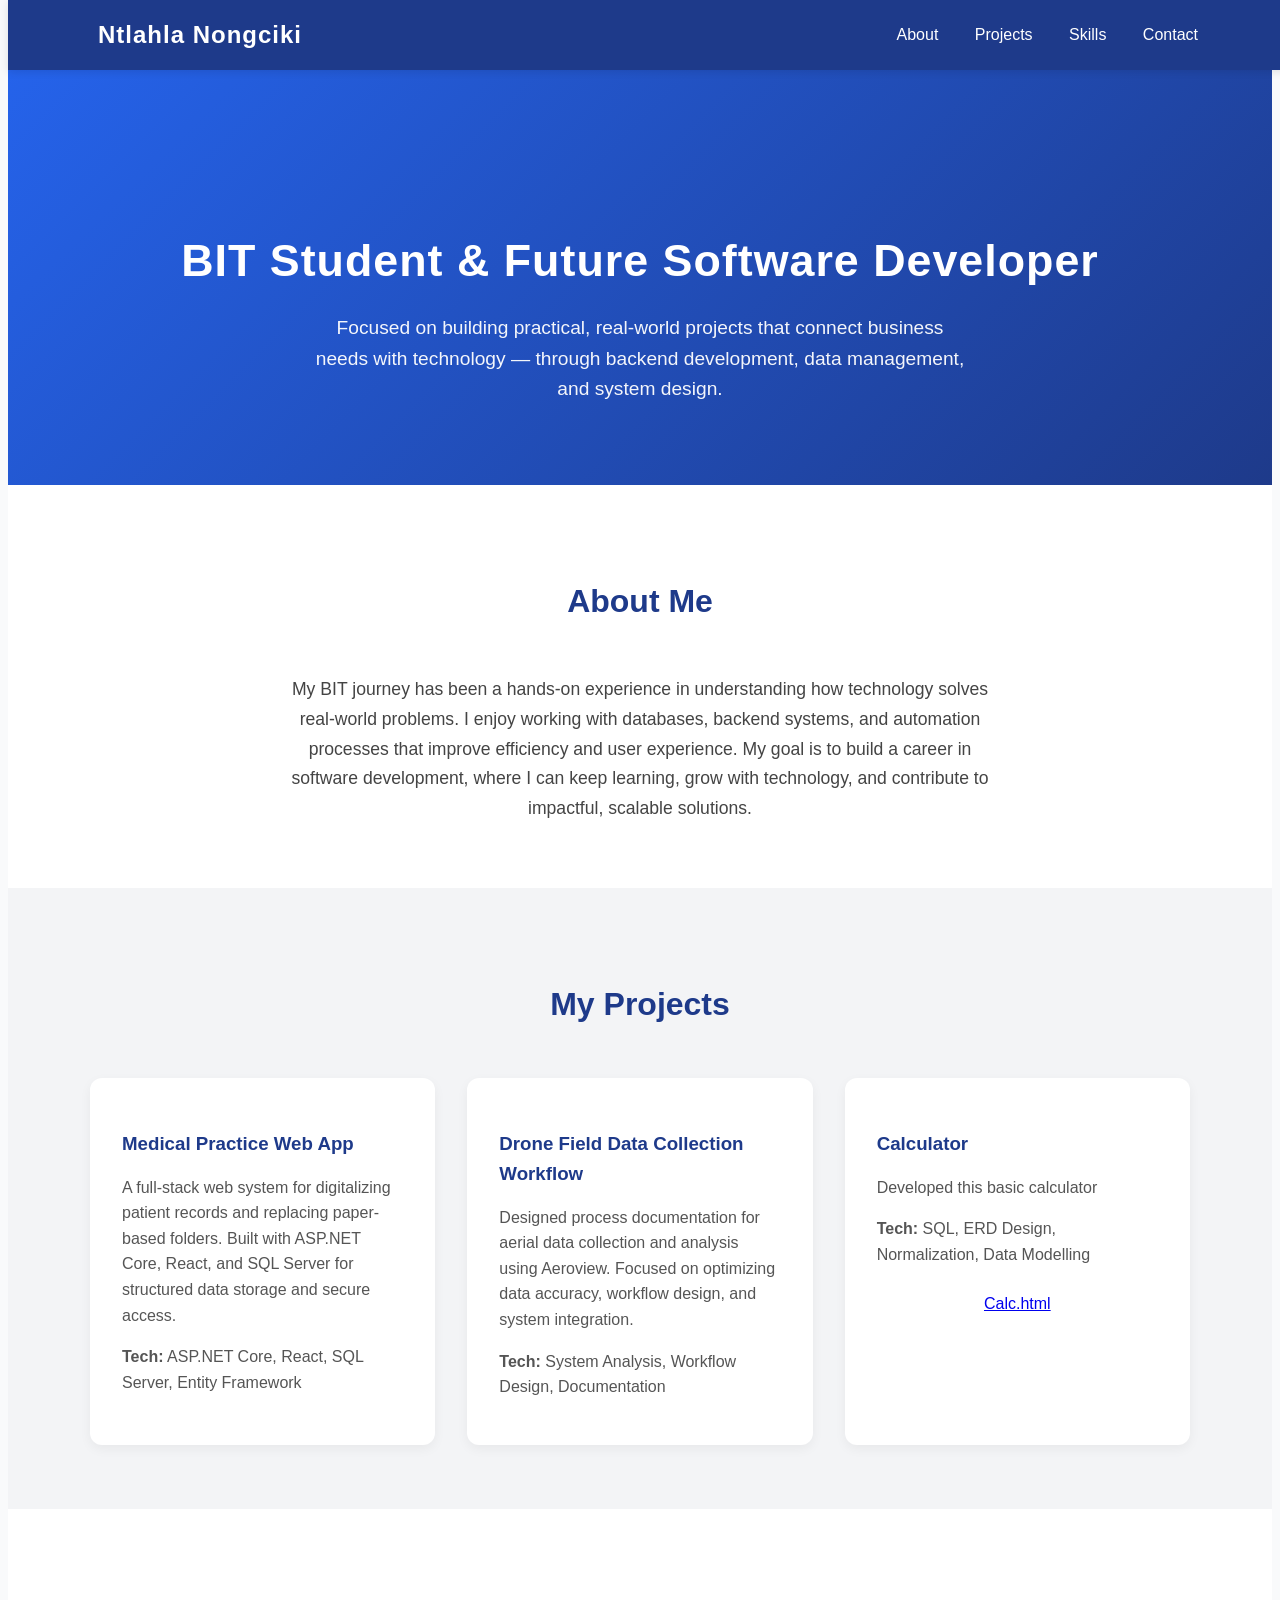
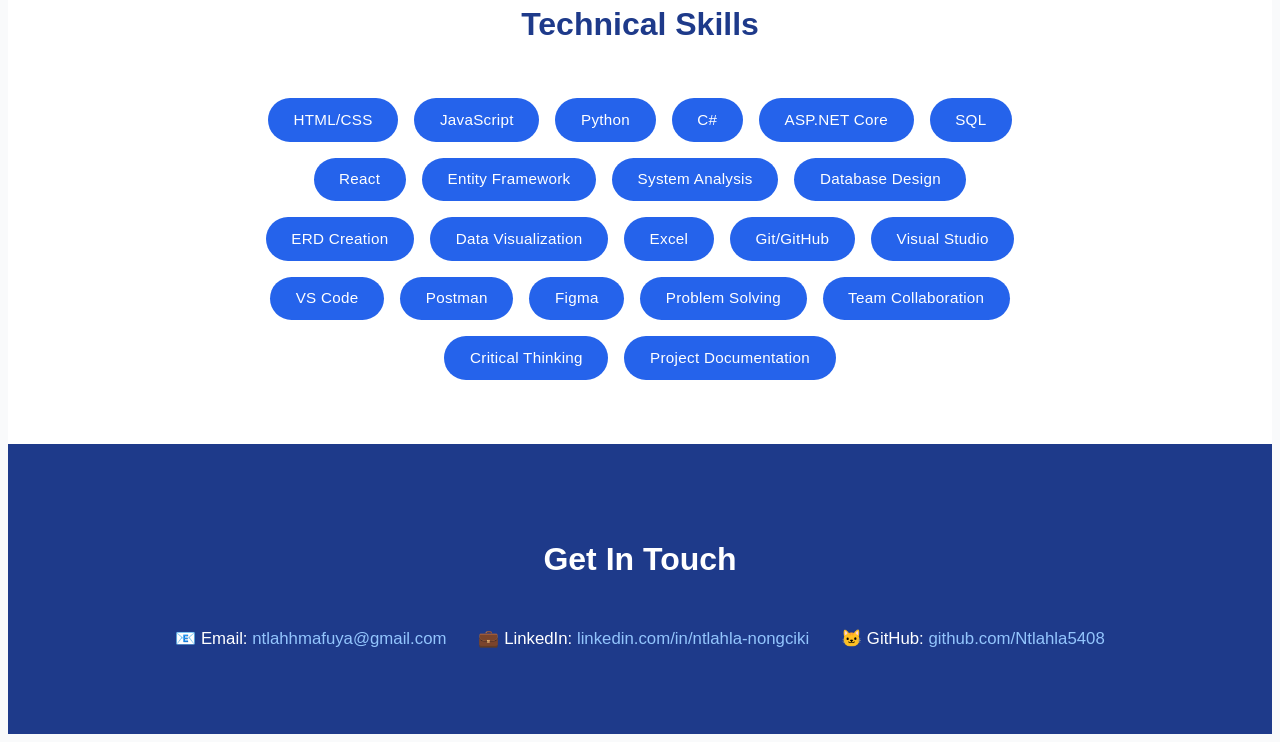
==== index.html @ f2dd12e2 "Added my portfolio website" ====
﻿<!DOCTYPE html>
<html>
<head>
    <meta charset="utf-8" />
    <title>Ntlahla</title>
    <link href="CalcStyle.css" rel="stylesheet" /> 
    <link href="Style.css" rel="stylesheet" />
</head>
<body>
    <!-- HEADER -->
    <header>
        <div class="container">
            <nav>
                <div class="logo">Ntlahla Nongciki</div>
                <div class="nav-links">
                    <a href="#about">About</a>
                    <a href="#projects">Projects</a>
                    <a href="#skills">Skills</a>
                    <a href="#contact">Contact</a>
                </div>
            </nav>
        </div>
    </header>

    <!-- HERO SECTION -->
    <section class="hero">
        <div class="container">
            <h1>BIT Student & Future Software Developer</h1>
            <p>
                Focused on building practical, real-world projects that connect business needs with technology
                — through backend development, data management, and system design.
            </p>
        </div>
    </section>

    <!-- ABOUT SECTION -->
    <section id="about" class="about">
        <div class="container">
            <h2>About Me</h2>
            <p style="text-align: center; max-width: 700px; margin: 0 auto; font-size: 1.1rem;">
                My BIT journey has been a hands-on experience in understanding how technology solves real-world
                problems. I enjoy working with databases, backend systems, and automation processes that
                improve efficiency and user experience. My goal is to build a career in software development,
                where I can keep learning, grow with technology, and contribute to impactful, scalable solutions.
            </p>
        </div>
    </section>

    <!-- PROJECTS SECTION -->
    <section id="projects" class="projects">
        <div class="container">
            <h2>My Projects</h2>
            <div class="projects-grid">
                <!-- PROJECT 1 -->
                <div class="project-card">
                    <h3>Medical Practice Web App</h3>
                    <p>
                        A full-stack web system for digitalizing patient records and replacing paper-based folders.
                        Built with ASP.NET Core, React, and SQL Server for structured data storage and secure access.
                    </p>
                    <p><strong>Tech:</strong> ASP.NET Core, React, SQL Server, Entity Framework</p>
                </div>

                <!-- PROJECT 2 -->
                <div class="project-card">
                    <h3>Drone Field Data Collection Workflow</h3>
                    <p>
                        Designed process documentation for aerial data collection and analysis using Aeroview.
                        Focused on optimizing data accuracy, workflow design, and system integration.
                    </p>
                    <p><strong>Tech:</strong> System Analysis, Workflow Design, Documentation</p>
                </div>

                <!-- PROJECT 3 -->
                <div class="project-card">
                    <h3>Calculator</h3>
                    <p>
                        Developed this basic calculator
                    </p>
                    <p><strong>Tech:</strong> SQL, ERD Design, Normalization, Data Modelling</p>
                    <!-- SIMPLE LINK BUTTON -->
                    <div style="text-align: center; margin-top: 1.5rem;">
                        <a href="Calc.html">Calc.html</a>
                    </div>
                </div>
            </div>
        </div>
    </section>

    <!-- SKILLS SECTION -->
    <section id="skills" class="skills">
        <div class="container">
            <h2>Technical Skills</h2>
            <div class="skills-list">
                <!-- Core Technical -->
                <span class="skill-tag">HTML/CSS</span>
                <span class="skill-tag">JavaScript</span>
                <span class="skill-tag">Python</span>
                <span class="skill-tag">C#</span>
                <span class="skill-tag">ASP.NET Core</span>
                <span class="skill-tag">SQL</span>
                <span class="skill-tag">React</span>
                <span class="skill-tag">Entity Framework</span>

                <!-- Systems & Data -->
                <span class="skill-tag">System Analysis</span>
                <span class="skill-tag">Database Design</span>
                <span class="skill-tag">ERD Creation</span>
                <span class="skill-tag">Data Visualization</span>
                <span class="skill-tag">Excel</span>

                <!-- Tools & Workflow -->
                <span class="skill-tag">Git/GitHub</span>
                <span class="skill-tag">Visual Studio</span>
                <span class="skill-tag">VS Code</span>
                <span class="skill-tag">Postman</span>
                <span class="skill-tag">Figma</span>

                <!-- Soft Skills -->
                <span class="skill-tag">Problem Solving</span>
                <span class="skill-tag">Team Collaboration</span>
                <span class="skill-tag">Critical Thinking</span>
                <span class="skill-tag">Project Documentation</span>
            </div>
        </div>
    </section>

    <!-- CONTACT SECTION -->
    <section id="contact" class="contact">
        <div class="container">
            <h2>Get In Touch</h2>
            <div class="contact-links">
                <p>📧 Email: <a href="mailto:ntlahhmafuya@gmail.com">ntlahhmafuya@gmail.com</a></p>
                <p>💼 LinkedIn: <a href="https://www.linkedin.com/in/ntlahla-nongciki-a1a603303" target="_blank">linkedin.com/in/ntlahla-nongciki</a></p>
                <p>🐱 GitHub: <a href="https://github.com/" target="_blank">github.com/Ntlahla5408</a></p>
            </div>
        </div>
    </section>
</body>

</html>
---- CalcStyle.css ----
﻿/* === CALCULATOR STYLES === */
.calculator {
    background: #2c3e50;
    border-radius: 10px;
    padding: 1rem;
    margin-top: 1rem;
    box-shadow: 0 5px 15px rgba(0,0,0,0.3);
}

    .calculator .display {
        margin-bottom: 1rem;
    }

    .calculator #result {
        width: 100%;
        height: 60px;
        font-size: 1.5rem;
        text-align: right;
        padding: 0 1rem;
        border: none;
        border-radius: 5px;
        background: #ecf0f1;
    }

    .calculator .buttons {
        display: grid;
        grid-template-columns: repeat(4, 1fr);
        gap: 0.5rem;
    }

    .calculator button {
        height: 50px;
        border: none;
        border-radius: 5px;
        font-size: 1.1rem;
        font-weight: bold;
        cursor: pointer;
        transition: all 0.2s ease;
        background: #34495e;
        color: white;
    }

        .calculator button:hover {
            background: #3498db;
            transform: scale(1.05);
        }

        .calculator button:active {
            transform: scale(0.95);
        }

    .calculator .equals {
        background: #e74c3c;
        grid-row: span 2;
    }

    .calculator .zero {
        grid-column: span 2;
    }

    /* Operator buttons */
    .calculator button:not(.equals):nth-child(3),
    .calculator button:not(.equals):nth-child(4),
    .calculator button:not(.equals):nth-child(8),
    .calculator button:not(.equals):nth-child(12) {
        background: #e67e22;
    }

    /* Clear and delete buttons */
    .calculator button:nth-child(1),
    .calculator button:nth-child(2) {
        background: #95a5a6;
    }

/* Mobile responsive for calculator */
@media (max-width: 768px) {
    .calculator {
        padding: 0.5rem;
    }

        .calculator #result {
            height: 50px;
            font-size: 1.2rem;
        }

        .calculator button {
            height: 45px;
            font-size: 1rem;
        }
}
---- Style.css ----
﻿<style >
/* === RESET & BASICS === */
* {
    margin: 0;
    padding: 0;
    box-sizing: border-box;
}

body {
    font-family: 'Segoe UI', Arial, sans-serif;
    line-height: 1.6;
    color: #333;
    background: #f9fafb;
    scroll-behavior: smooth;
}

.container {
    max-width: 1100px;
    margin: 0 auto;
    padding: 0 1.5rem;
}

/* === HEADER & NAVIGATION === */
header {
    background: #1e3a8a;
    color: white;
    padding: 1rem 0;
    position: fixed;
    width: 100%;
    top: 0;
    z-index: 1000;
    box-shadow: 0 2px 8px rgba(0, 0, 0, 0.1);
}

nav {
    display: flex;
    justify-content: space-between;
    align-items: center;
}

.logo {
    font-size: 1.5rem;
    font-weight: bold;
    letter-spacing: 1px;
}

.nav-links a {
    color: white;
    text-decoration: none;
    margin-left: 2rem;
    font-weight: 500;
    transition: color 0.3s ease;
}

    .nav-links a:hover {
        color: #93c5fd;
    }

/* === HERO SECTION === */
.hero {
    background: linear-gradient(135deg, #2563eb 0%, #1e3a8a 100%);
    color: white;
    text-align: center;
    padding: 8rem 1rem 5rem;
    margin-top: 60px;
}

    .hero h1 {
        font-size: 2.8rem;
        font-weight: 700;
        margin-bottom: 1rem;
        letter-spacing: 1px;
    }

    .hero p {
        font-size: 1.2rem;
        max-width: 650px;
        margin: 0 auto;
        opacity: 0.95;
    }

/* === COMMON SECTION STYLES === */
section {
    padding: 4rem 0;
}

    section h2 {
        text-align: center;
        margin-bottom: 3rem;
        color: #1e3a8a;
        font-size: 2rem;
    }

/* === ABOUT SECTION === */
.about {
    background: #fff;
    text-align: center;
}

    .about p {
        max-width: 800px;
        margin: 0 auto;
        font-size: 1.1rem;
        line-height: 1.7;
        color: #444;
    }

/* === PROJECTS SECTION === */
.projects {
    background: #f3f4f6;
}

.projects-grid {
    display: grid;
    grid-template-columns: repeat(auto-fit, minmax(300px, 1fr));
    gap: 2rem;
}

.project-card {
    background: white;
    padding: 2rem;
    border-radius: 12px;
    box-shadow: 0 4px 12px rgba(0, 0, 0, 0.05);
    transition: transform 0.3s ease, box-shadow 0.3s ease;
}

    .project-card:hover {
        transform: translateY(-5px);
        box-shadow: 0 6px 18px rgba(0, 0, 0, 0.1);
    }

    .project-card h3 {
        color: #1e3a8a;
        margin-bottom: 1rem;
    }

    .project-card p {
        color: #555;
        margin-bottom: 0.8rem;
        font-size: 1rem;
    }

/* === SKILLS SECTION === */
.skills {
    background: #fff;
}

.skills-list {
    display: flex;
    flex-wrap: wrap;
    gap: 1rem;
    justify-content: center;
    max-width: 800px;
    margin: 0 auto;
}

.skill-tag {
    background: #2563eb;
    color: white;
    padding: 0.6rem 1.6rem;
    border-radius: 25px;
    font-size: 0.95rem;
    font-weight: 500;
    letter-spacing: 0.3px;
    transition: background 0.3s ease, transform 0.2s ease;
}

    .skill-tag:hover {
        background: #1e3a8a;
        transform: scale(1.05);
    }

/* === CONTACT SECTION === */
.contact {
    text-align: center;
    background: #1e3a8a;
    color: white;
    padding: 4rem 1rem;
}

    .contact h2 {
        color: #fff;
        margin-bottom: 1.5rem;
    }

.contact-links {
    display: flex;
    justify-content: center;
    gap: 2rem;
    flex-wrap: wrap;
    font-size: 1.05rem;
}

.contact a {
    color: #93c5fd;
    text-decoration: none;
    transition: color 0.3s ease;
}

    .contact a:hover {
        color: #fff;
        text-decoration: underline;
    }

/* === FOOTER === */
footer {
    background: #111827;
    color: #9ca3af;
    text-align: center;
    padding: 1rem;
    font-size: 0.9rem;
}

/* === MOBILE RESPONSIVE === */
@media (max-width: 768px) {
    .nav-links {
        display: none;
    }

    .hero {
        padding: 6rem 1rem 3rem;
    }

        .hero h1 {
            font-size: 2.1rem;
        }

    section {
        padding: 3rem 0;
    }

    .projects-grid {
        grid-template-columns: 1fr;
    }

    .skills-list {
        gap: 0.7rem;
    }

    .skill-tag {
        font-size: 0.85rem;
        padding: 0.5rem 1.2rem;
    }

    .contact-links {
        flex-direction: column;
        gap: 1rem;
    }
}

</style >
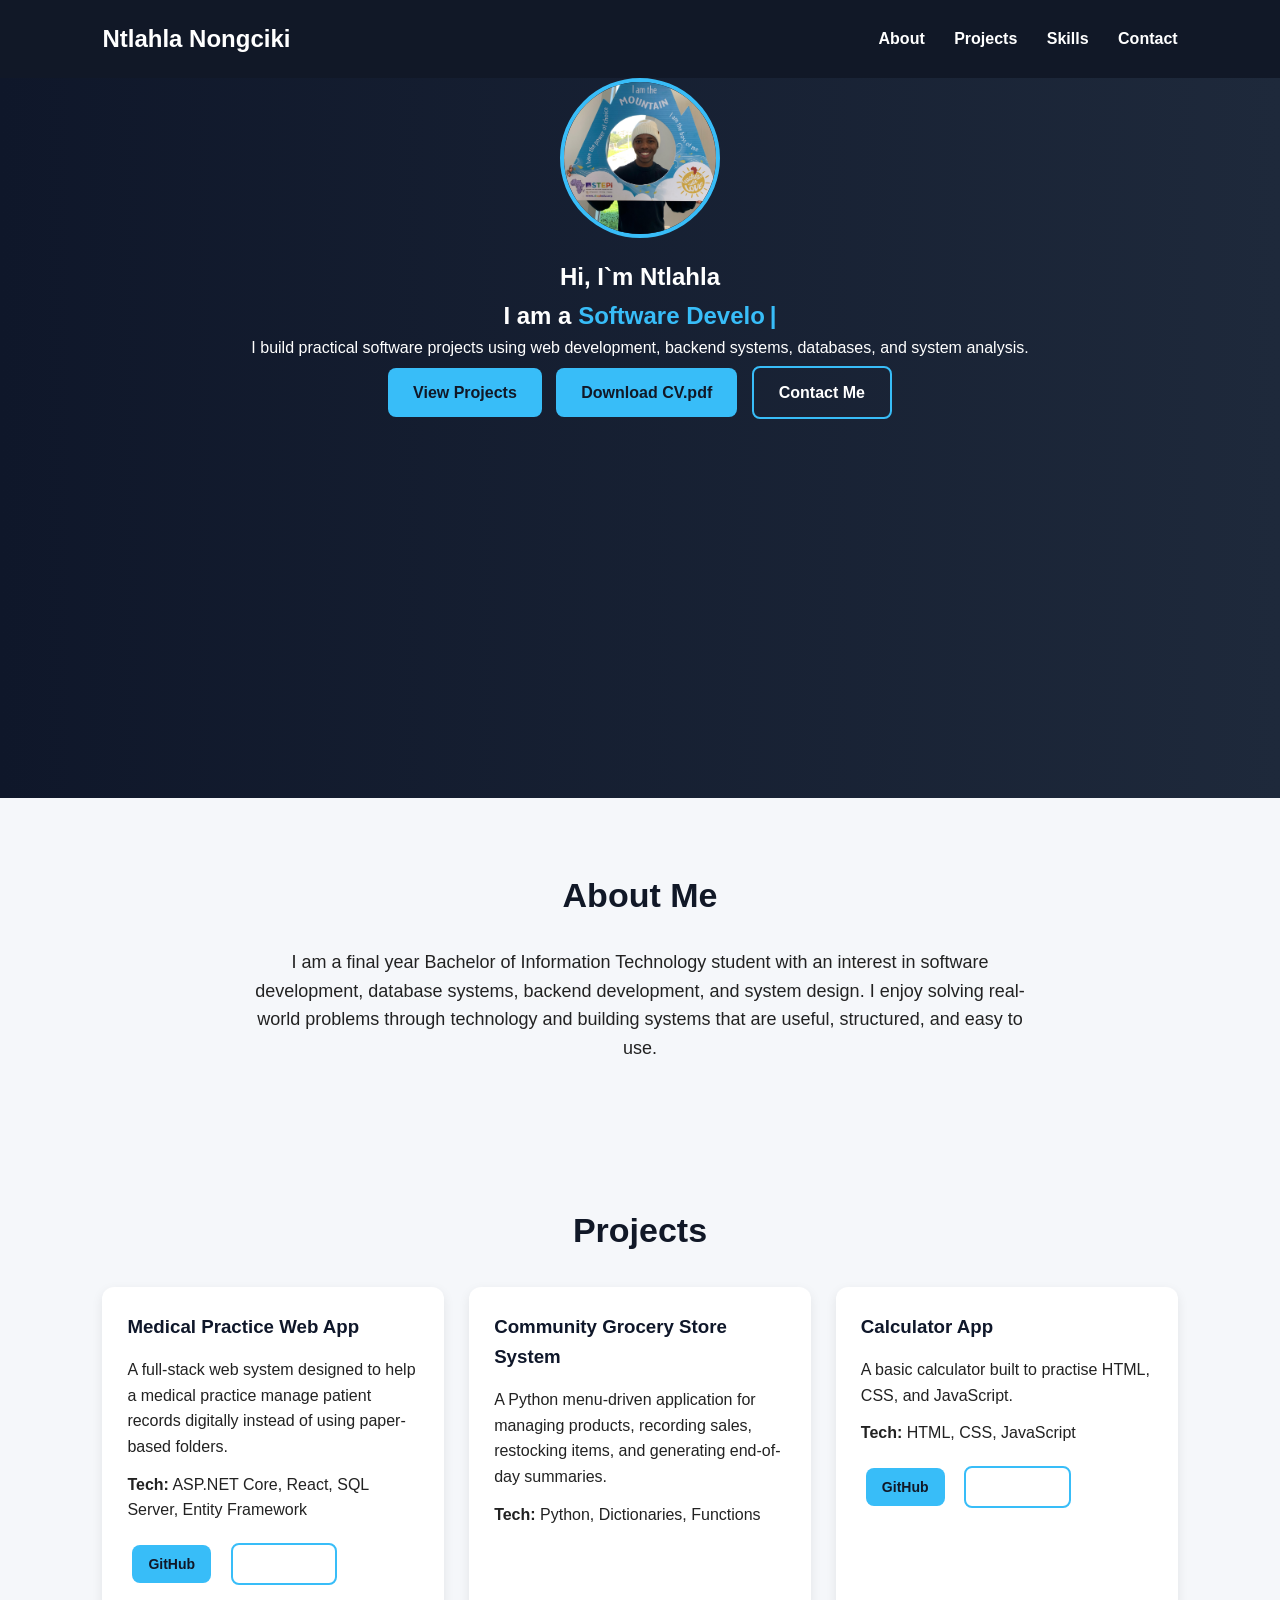
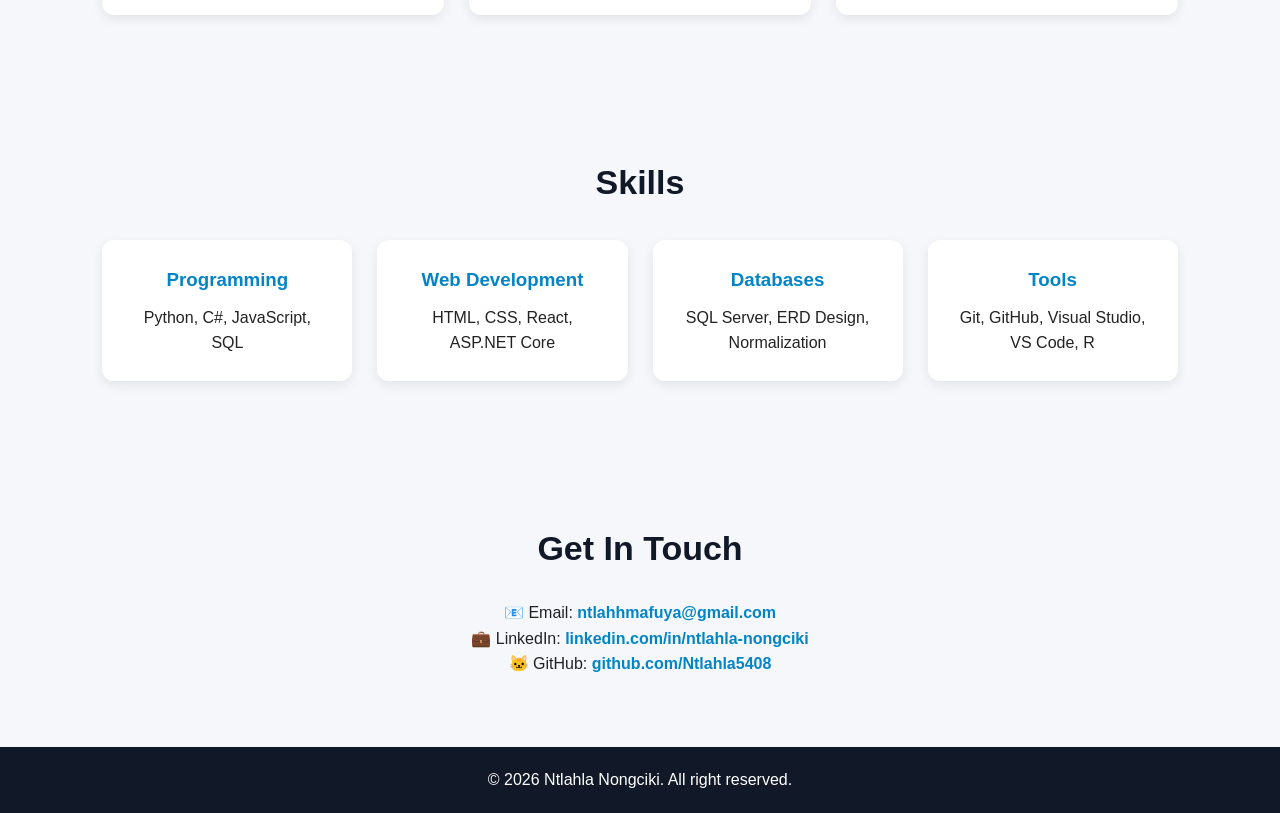
==== commit b73f9a1d: "updated the portfolio" ====
--- a/index.html
+++ b/index.html
@@ -2,140 +2,143 @@
 <html>
 <head>
     <meta charset="utf-8" />
-    <title>Ntlahla</title>
-    <link href="CalcStyle.css" rel="stylesheet" /> 
-    <link href="Style.css" rel="stylesheet" />
+    <title>Ntlahla Nongciki | Portfolio</title>
+    <link href="newstyle.css" rel="stylesheet" />
+    <link href="CalcStyle.css" rel="stylesheet" />
 </head>
+
 <body>
-    <!-- HEADER -->
     <header>
-        <div class="container">
-            <nav>
-                <div class="logo">Ntlahla Nongciki</div>
-                <div class="nav-links">
-                    <a href="#about">About</a>
-                    <a href="#projects">Projects</a>
-                    <a href="#skills">Skills</a>
-                    <a href="#contact">Contact</a>
-                </div>
-            </nav>
-        </div>
+        <nav class="navbar">
+            <h2 class="logo">Ntlahla Nongciki</h2>
+
+            <div class="nav-links">
+                <a href="#about">About</a>
+                <a href="#projects">Projects</a>
+                <a href="#skills">Skills</a>
+                <a href="#contact">Contact</a>
+            </div>
+        </nav>
     </header>
 
-    <!-- HERO SECTION -->
     <section class="hero">
-        <div class="container">
-            <h1>BIT Student & Future Software Developer</h1>
+        <div class="hero-content">
+
+            <img src="Images/profile.jpg" alt="Ntlahla Profile" class="profile-pic" id="profilePic" />
+
+            <h1>Hi, I`m Ntlahla</h1>
+            <h2>I am a <span class="typing-text"></span></h2>
             <p>
-                Focused on building practical, real-world projects that connect business needs with technology
-                — through backend development, data management, and system design.
+                I build practical software projects using web development,
+                backend systems, databases, and system analysis.
             </p>
+            <div class="hero-buttons">
+                <a href="#projects" class="btn">View Projects</a>
+                <a href="CV/Ntlahlas CV.pdf" class="btn">Download CV.pdf</a>
+                <a href="#contact" class="btn secondary">Contact Me</a>
+            </div>
+        </div>
+
+        <div id="imageModal" class="modal">
+            <span class="close">&times;</span>
+            <img class="modal-content" id="fullImage">
         </div>
     </section>
 
-    <!-- ABOUT SECTION -->
-    <section id="about" class="about">
-        <div class="container">
-            <h2>About Me</h2>
-            <p style="text-align: center; max-width: 700px; margin: 0 auto; font-size: 1.1rem;">
-                My BIT journey has been a hands-on experience in understanding how technology solves real-world
-                problems. I enjoy working with databases, backend systems, and automation processes that
-                improve efficiency and user experience. My goal is to build a career in software development,
-                where I can keep learning, grow with technology, and contribute to impactful, scalable solutions.
-            </p>
+
+    <section id="about" class="section">
+        <h2>About Me</h2>
+        <p>
+            I am a final year Bachelor of Information Technology student with an interest
+            in software development, database systems, backend development, and system design.
+            I enjoy solving real-world problems through technology and building systems that
+            are useful, structured, and easy to use.
+        </p>
+    </section>
+
+    <section id="projects" class="section">
+        <h2>Projects</h2>
+
+        <div class="projects-grid">
+
+            <div class="project-card">
+                <h3>Medical Practice Web App</h3>
+                <p>
+                    A full-stack web system designed to help a medical practice manage
+                    patient records digitally instead of using paper-based folders.
+                </p>
+                <p><strong>Tech:</strong> ASP.NET Core, React, SQL Server, Entity Framework</p>
+                <div class="project-buttons">
+                    <a href="https://github.com/Ntlahla5408/MedicalApp.git" target="_blank" class="btn small">GitHub</a>
+                    <a href="#" class="btn small secondary">Live Demo</a>
+                </div>
+            </div>
+
+            <div class="project-card">
+                <h3>Community Grocery Store System</h3>
+                <p>
+                    A Python menu-driven application for managing products, recording sales,
+                    restocking items, and generating end-of-day summaries.
+                </p>
+                <p><strong>Tech:</strong> Python, Dictionaries, Functions</p>
+            </div>
+
+            <div class="project-card">
+                <h3>Calculator App</h3>
+                <p>
+                    A basic calculator built to practise HTML, CSS, and JavaScript.
+                </p>
+                <p><strong>Tech:</strong> HTML, CSS, JavaScript</p>
+
+                <div class="project-buttons">
+                    <a href="https://github.com/Ntlahla5408/Calculator" target="_blank" class="btn small">GitHub</a>
+                    <a href="Calc.html" class="btn small secondary">Live Demo</a>
+                </div>
+            </div>
+
         </div>
     </section>
 
-    <!-- PROJECTS SECTION -->
-    <section id="projects" class="projects">
-        <div class="container">
-            <h2>My Projects</h2>
-            <div class="projects-grid">
-                <!-- PROJECT 1 -->
-                <div class="project-card">
-                    <h3>Medical Practice Web App</h3>
-                    <p>
-                        A full-stack web system for digitalizing patient records and replacing paper-based folders.
-                        Built with ASP.NET Core, React, and SQL Server for structured data storage and secure access.
-                    </p>
-                    <p><strong>Tech:</strong> ASP.NET Core, React, SQL Server, Entity Framework</p>
-                </div>
+    <section id="skills" class="section">
+        <h2>Skills</h2>
 
-                <!-- PROJECT 2 -->
-                <div class="project-card">
-                    <h3>Drone Field Data Collection Workflow</h3>
-                    <p>
-                        Designed process documentation for aerial data collection and analysis using Aeroview.
-                        Focused on optimizing data accuracy, workflow design, and system integration.
-                    </p>
-                    <p><strong>Tech:</strong> System Analysis, Workflow Design, Documentation</p>
-                </div>
+        <div class="skills-container">
+            <div>
+                <h3>Programming</h3>
+                <p>Python, C#, JavaScript, SQL</p>
+            </div>
 
-                <!-- PROJECT 3 -->
-                <div class="project-card">
-                    <h3>Calculator</h3>
-                    <p>
-                        Developed this basic calculator
-                    </p>
-                    <p><strong>Tech:</strong> SQL, ERD Design, Normalization, Data Modelling</p>
-                    <!-- SIMPLE LINK BUTTON -->
-                    <div style="text-align: center; margin-top: 1.5rem;">
-                        <a href="Calc.html">Calc.html</a>
-                    </div>
-                </div>
+            <div>
+                <h3>Web Development</h3>
+                <p>HTML, CSS, React, ASP.NET Core</p>
+            </div>
+
+            <div>
+                <h3>Databases</h3>
+                <p>SQL Server, ERD Design, Normalization</p>
+            </div>
+
+            <div>
+                <h3>Tools</h3>
+                <p>Git, GitHub, Visual Studio, VS Code, R</p>
             </div>
         </div>
     </section>
 
-    <!-- SKILLS SECTION -->
-    <section id="skills" class="skills">
-        <div class="container">
-            <h2>Technical Skills</h2>
-            <div class="skills-list">
-                <!-- Core Technical -->
-                <span class="skill-tag">HTML/CSS</span>
-                <span class="skill-tag">JavaScript</span>
-                <span class="skill-tag">Python</span>
-                <span class="skill-tag">C#</span>
-                <span class="skill-tag">ASP.NET Core</span>
-                <span class="skill-tag">SQL</span>
-                <span class="skill-tag">React</span>
-                <span class="skill-tag">Entity Framework</span>
-
-                <!-- Systems & Data -->
-                <span class="skill-tag">System Analysis</span>
-                <span class="skill-tag">Database Design</span>
-                <span class="skill-tag">ERD Creation</span>
-                <span class="skill-tag">Data Visualization</span>
-                <span class="skill-tag">Excel</span>
-
-                <!-- Tools & Workflow -->
-                <span class="skill-tag">Git/GitHub</span>
-                <span class="skill-tag">Visual Studio</span>
-                <span class="skill-tag">VS Code</span>
-                <span class="skill-tag">Postman</span>
-                <span class="skill-tag">Figma</span>
-
-                <!-- Soft Skills -->
-                <span class="skill-tag">Problem Solving</span>
-                <span class="skill-tag">Team Collaboration</span>
-                <span class="skill-tag">Critical Thinking</span>
-                <span class="skill-tag">Project Documentation</span>
-            </div>
+    <section id="contact" class="section contact">
+        <h2>Get In Touch</h2>
+        <div class="contact-links">
+            <p>📧 Email: <a href="mailto:ntlahhmafuya@gmail.com">ntlahhmafuya@gmail.com</a></p>
+            <p>💼 LinkedIn: <a href="https://www.linkedin.com/in/ntlahla-nongciki-a1a603303" target="_blank">linkedin.com/in/ntlahla-nongciki</a></p>
+            <p>🐱 GitHub: <a href="https://github.com/" target="_blank">github.com/Ntlahla5408</a></p>
         </div>
     </section>
 
-    <!-- CONTACT SECTION -->
-    <section id="contact" class="contact">
-        <div class="container">
-            <h2>Get In Touch</h2>
-            <div class="contact-links">
-                <p>📧 Email: <a href="mailto:ntlahhmafuya@gmail.com">ntlahhmafuya@gmail.com</a></p>
-                <p>💼 LinkedIn: <a href="https://www.linkedin.com/in/ntlahla-nongciki-a1a603303" target="_blank">linkedin.com/in/ntlahla-nongciki</a></p>
-                <p>🐱 GitHub: <a href="https://github.com/" target="_blank">github.com/Ntlahla5408</a></p>
-            </div>
-        </div>
-    </section>
+    <footer>
+        <p>&copy; 2026 Ntlahla Nongciki. All right reserved.</p>
+    </footer>
+
+    <script src="script.js"></script>
 </body>
 
 </html>
--- a/newstyle.css
+++ b/newstyle.css
@@ -0,0 +1,338 @@
+﻿
+* {
+    margin: 0;
+    padding: 0;
+    box-sizing: border-box;
+}
+
+body {
+    font-family: Arial, sans-serif;
+    line-height: 1.6;
+    background-color: #f5f7fa;
+    color: #222;
+}
+
+header {
+    background-color: #111827;
+    color: white;
+    padding: 20px 8%;
+}
+
+.navbar {
+    display: flex;
+    justify-content: space-between;
+    align-items: center;
+}
+
+.logo {
+    font-size: 24px;
+}
+
+.nav-links a {
+    color: white;
+    text-decoration: none;
+    margin-left: 25px;
+    font-weight: bold;
+}
+
+    .nav-links a:hover {
+        color: #38bdf8;
+    }
+
+.hero-content {
+    min-height: 80vh;
+    display: flex;
+    flex-direction: column;
+    align-items: center;
+    background: linear-gradient(to right, #0f172a, #1e293b);
+    color: white;
+    overflow: hidden;
+}
+
+/*.hero {
+    min-height: 80vh;
+    display: flex;
+    align-items: center;
+    justify-content: center;
+    text-align: center;
+    padding: 60px 8%;
+    background: linear-gradient(to right, #0f172a, #1e293b);
+    color: white;
+}
+
+    .hero h1 {
+        font-size: 48px;
+        margin-bottom: 10px;
+    }
+
+    .hero h2 {
+        font-size: 26px;
+        color: #38bdf8;
+        margin-bottom: 20px;
+    }
+
+    .hero p {
+        max-width: 700px;
+        margin: 0 auto 30px;
+        font-size: 18px;
+    }
+*/
+.btn {
+    display: inline-block;
+    background-color: #38bdf8;
+    color: #111827;
+    padding: 12px 25px;
+    margin: 5px;
+    text-decoration: none;
+    border-radius: 8px;
+    font-weight: bold;
+}
+
+    .btn:hover {
+        background-color: #0ea5e9;
+    }
+
+    .btn.secondary {
+        background-color: transparent;
+        border: 2px solid #38bdf8;
+        color: white;
+    }
+
+.section {
+    padding: 70px 8%;
+    text-align: center;
+}
+
+    .section h2 {
+        font-size: 34px;
+        margin-bottom: 25px;
+        color: #111827;
+    }
+
+    .section > p {
+        max-width: 800px;
+        margin: auto;
+        font-size: 18px;
+    }
+
+.projects-grid {
+    display: grid;
+    grid-template-columns: repeat(3, 1fr);
+    gap: 25px;
+    margin-top: 30px;
+}
+
+.project-card {
+    background-color: white;
+    padding: 25px;
+    border-radius: 12px;
+    text-align: left;
+    box-shadow: 0 4px 12px rgba(0, 0, 0, 0.08);
+}
+
+    .project-card h3 {
+        margin-bottom: 15px;
+        color: #0f172a;
+    }
+
+    .project-card p {
+        margin-bottom: 12px;
+    }
+
+.project-link {
+    color: #0284c7;
+    font-weight: bold;
+    text-decoration: none;
+}
+
+.project-buttons {
+    margin-top: 15px;
+}
+
+.btn.small {
+    padding: 8px 16px;
+    font-size: 14px;
+    margin-right: 10px;
+}
+.skills-container {
+    display: grid;
+    grid-template-columns: repeat(4, 1fr);
+    gap: 25px;
+    margin-top: 30px;
+}
+
+    .skills-container div {
+        background-color: white;
+        padding: 25px;
+        border-radius: 12px;
+        box-shadow: 0 4px 12px rgba(0, 0, 0, 0.08);
+    }
+
+    .skills-container h3 {
+        color: #0284c7;
+        margin-bottom: 10px;
+    }
+
+.contact a {
+    color: #0284c7;
+    text-decoration: none;
+    font-weight: bold;
+}
+
+footer {
+    text-align: center;
+    background-color: #111827;
+    color: white;
+    padding: 20px;
+}
+
+/* Makes it look good on phones */
+@media screen and (max-width: 768px) {
+    .navbar {
+        flex-direction: column;
+    }
+
+    .nav-links {
+        margin-top: 15px;
+    }
+
+        .nav-links a {
+            display: inline-block;
+            margin: 8px;
+        }
+
+    .hero h1 {
+        font-size: 36px;
+    }
+
+    .projects-grid,
+    .skills-container {
+        grid-template-columns: 1fr;
+    }
+}
+.profile-pic {
+    width: 160px;
+    height: 160px;
+    border-radius: 50%;
+    object-fit: cover;
+    margin-bottom: 20px;
+    border: 4px solid #38bdf8;
+}
+html {
+    scroll-behavior: smooth;
+}
+
+.typing-text {
+    color: #38bdf8;
+}
+
+    .typing-text::after {
+        content: "|";
+        margin-left: 5px;
+        animation: blink 0.7s infinite;
+    }
+
+@keyframes blink {
+    50% {
+        opacity: 0;
+    }
+}
+
+.hidden {
+    opacity: 0;
+    transform: translateY(40px);
+    transition: all 0.8s ease;
+}
+
+.show {
+    opacity: 1;
+    transform: translateY(0);
+}
+
+.project-card,
+.skills-container div,
+.btn,
+.profile-pic {
+    transition: all 0.3s ease;
+}
+
+    .project-card:hover,
+    .skills-container div:hover {
+        transform: translateY(-10px);
+        box-shadow: 0 10px 25px rgba(0, 0, 0, 0.15);
+    }
+
+    .btn:hover {
+        transform: scale(1.05);
+    }
+
+.profile-pic {
+    width: 160px;
+    height: 160px;
+    border-radius: 50%;
+    object-fit: cover;
+    margin-bottom: 20px;
+    border: 4px solid #38bdf8;
+    transition: transform 0.4s ease, box-shadow 0.4s ease;
+}
+
+    .profile-pic:hover {
+        transform: scale(1.25); tranlateY(-5px);/* makes it bigger */
+        box-shadow: 0 0 30px rgba(56, 189, 248, 0.8);
+    }
+
+.nav-links a.active {
+    color: #38bdf8;
+    border-bottom: 2px solid #38bdf8;
+    padding-bottom: 4px;
+}
+
+.modal {
+    display: none;
+    position: fixed;
+    z-index: 999;
+    inset: 0;
+    background-color: rgba(0, 0, 0, 0.75);
+    backdrop-filter: blur(8px);
+    align-items: center;
+    justify-content: center;
+}
+
+    .modal.show-modal {
+        display: flex;
+    }
+
+.modal-content {
+    max-width: 450px;
+    width: 85%;
+    border-radius: 18px;
+    animation: zoomIn 0.35s ease;
+    box-shadow: 0 0 40px rgba(56, 189, 248, 0.5);
+}
+
+.close {
+    position: absolute;
+    top: 30px;
+    right: 45px;
+    color: white;
+    font-size: 45px;
+    cursor: pointer;
+    transition: 0.3s ease;
+}
+
+    .close:hover {
+        color: #38bdf8;
+        transform: rotate(90deg);
+    }
+
+@keyframes zoomIn {
+    from {
+        transform: scale(0.6);
+        opacity: 0;
+    }
+
+    to {
+        transform: scale(1);
+        opacity: 1;
+    }
+}
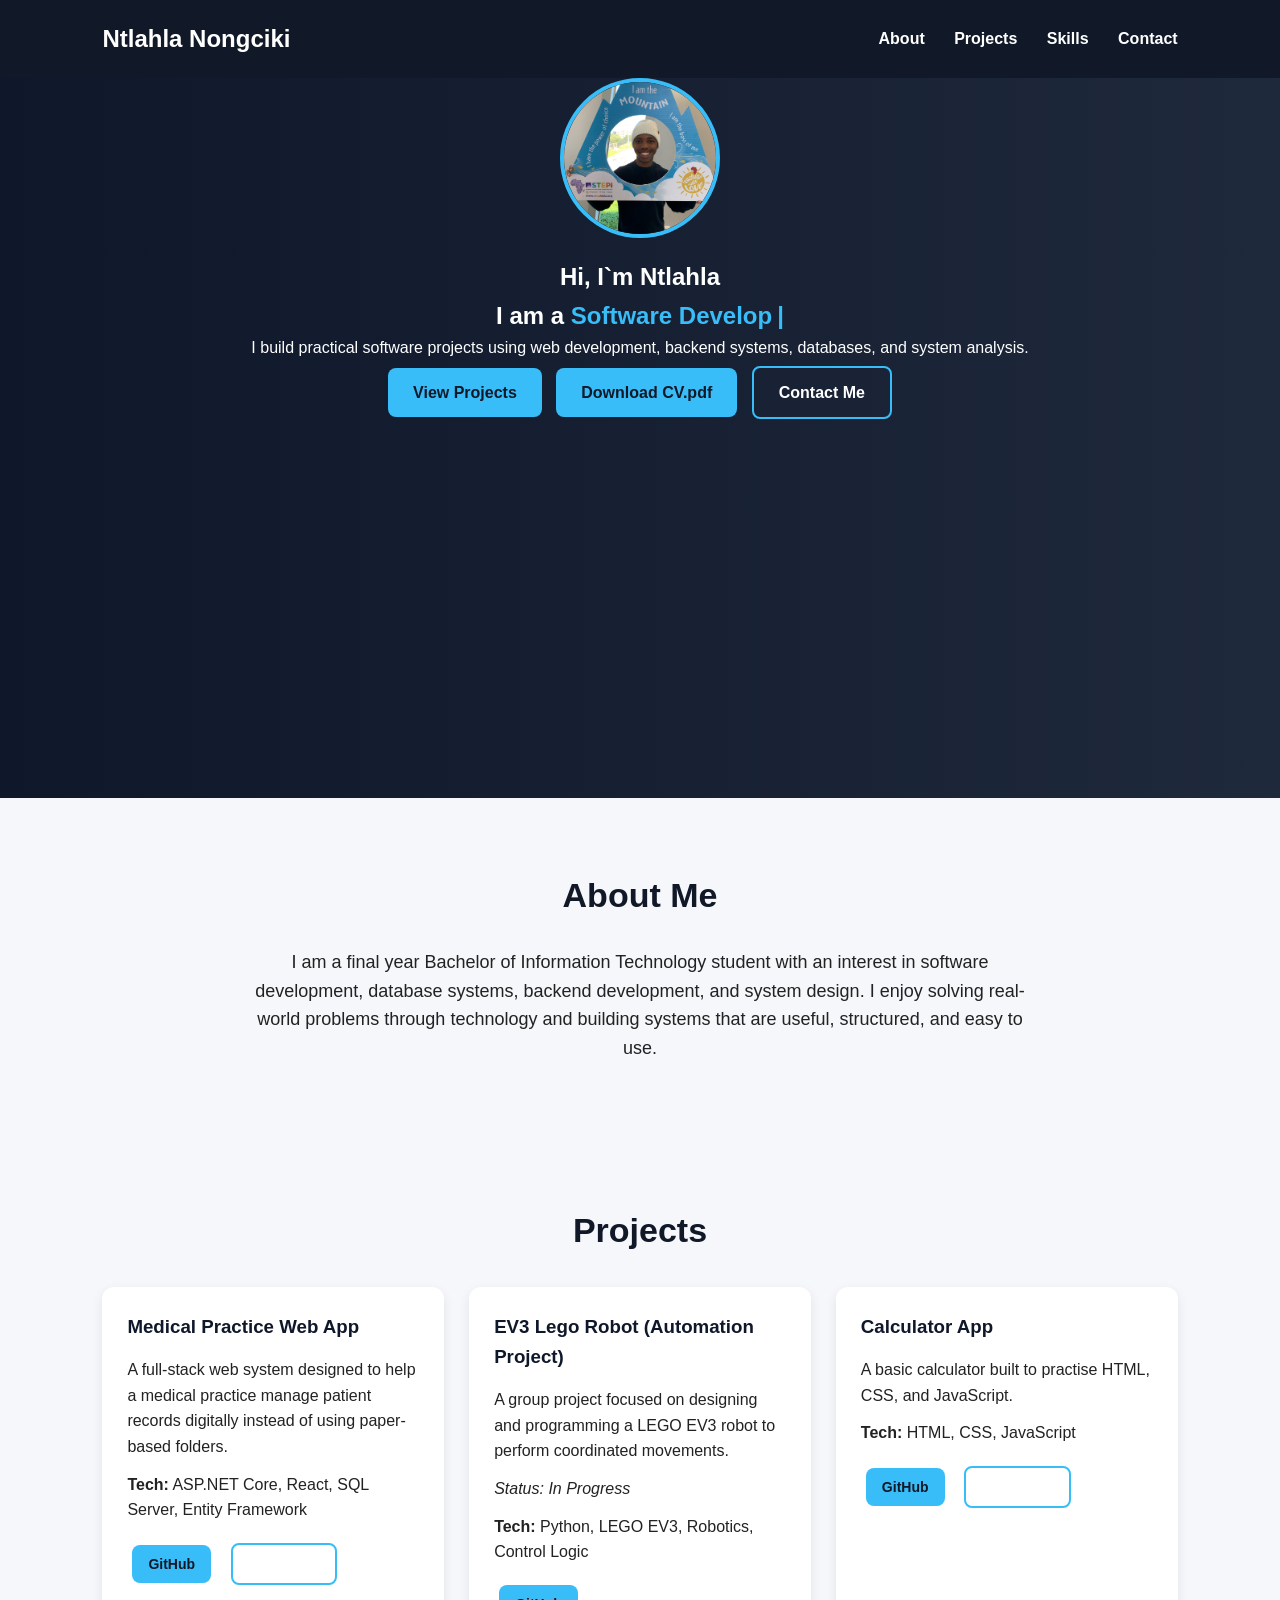
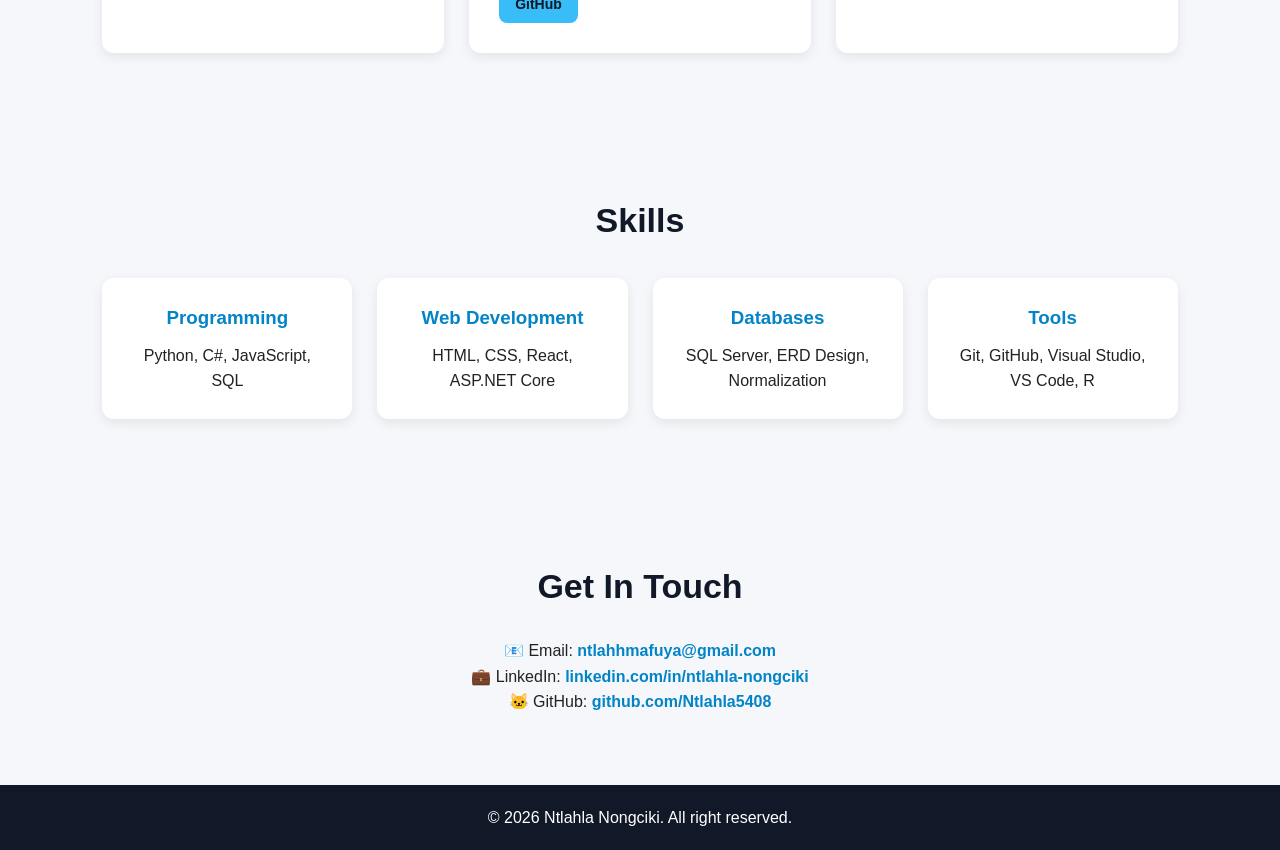
==== commit e0475a74: "Added new project" ====
--- a/index.html
+++ b/index.html
@@ -75,12 +75,18 @@
             </div>
 
             <div class="project-card">
-                <h3>Community Grocery Store System</h3>
+                <h3>EV3 Lego Robot (Automation Project)</h3>
+                
                 <p>
-                    A Python menu-driven application for managing products, recording sales,
-                    restocking items, and generating end-of-day summaries.
+                    A group project focused on designing and programming a LEGO EV3 robot
+                    to perform coordinated movements.
                 </p>
-                <p><strong>Tech:</strong> Python, Dictionaries, Functions</p>
+                <p><em>Status: In Progress</em></p>
+                <p><strong>Tech:</strong> Python, LEGO EV3, Robotics, Control Logic</p>
+
+                <div class="project-buttons">
+                    <a href="https://github.com/YourLAYWER/Gear-Heads" target="_blank" class="btn small">GitHub</a>
+                </div>
             </div>
 
             <div class="project-card">
